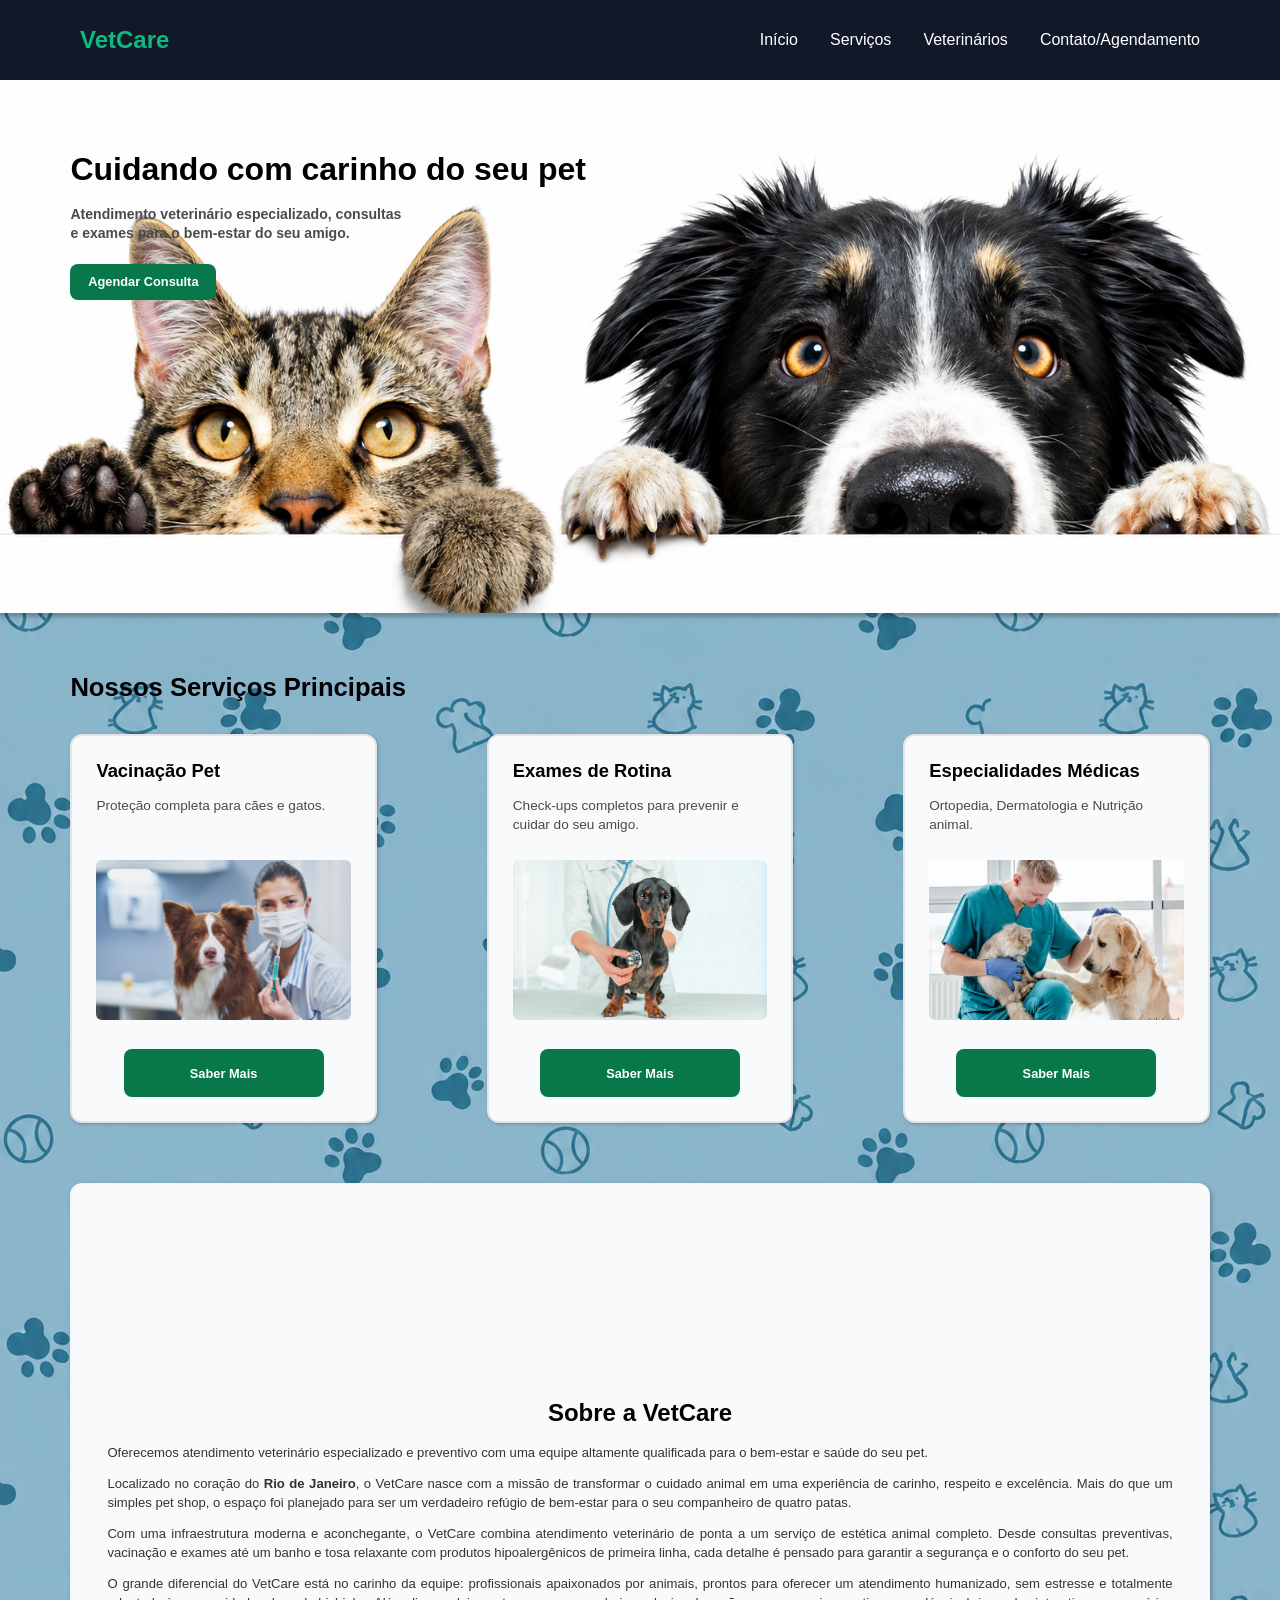
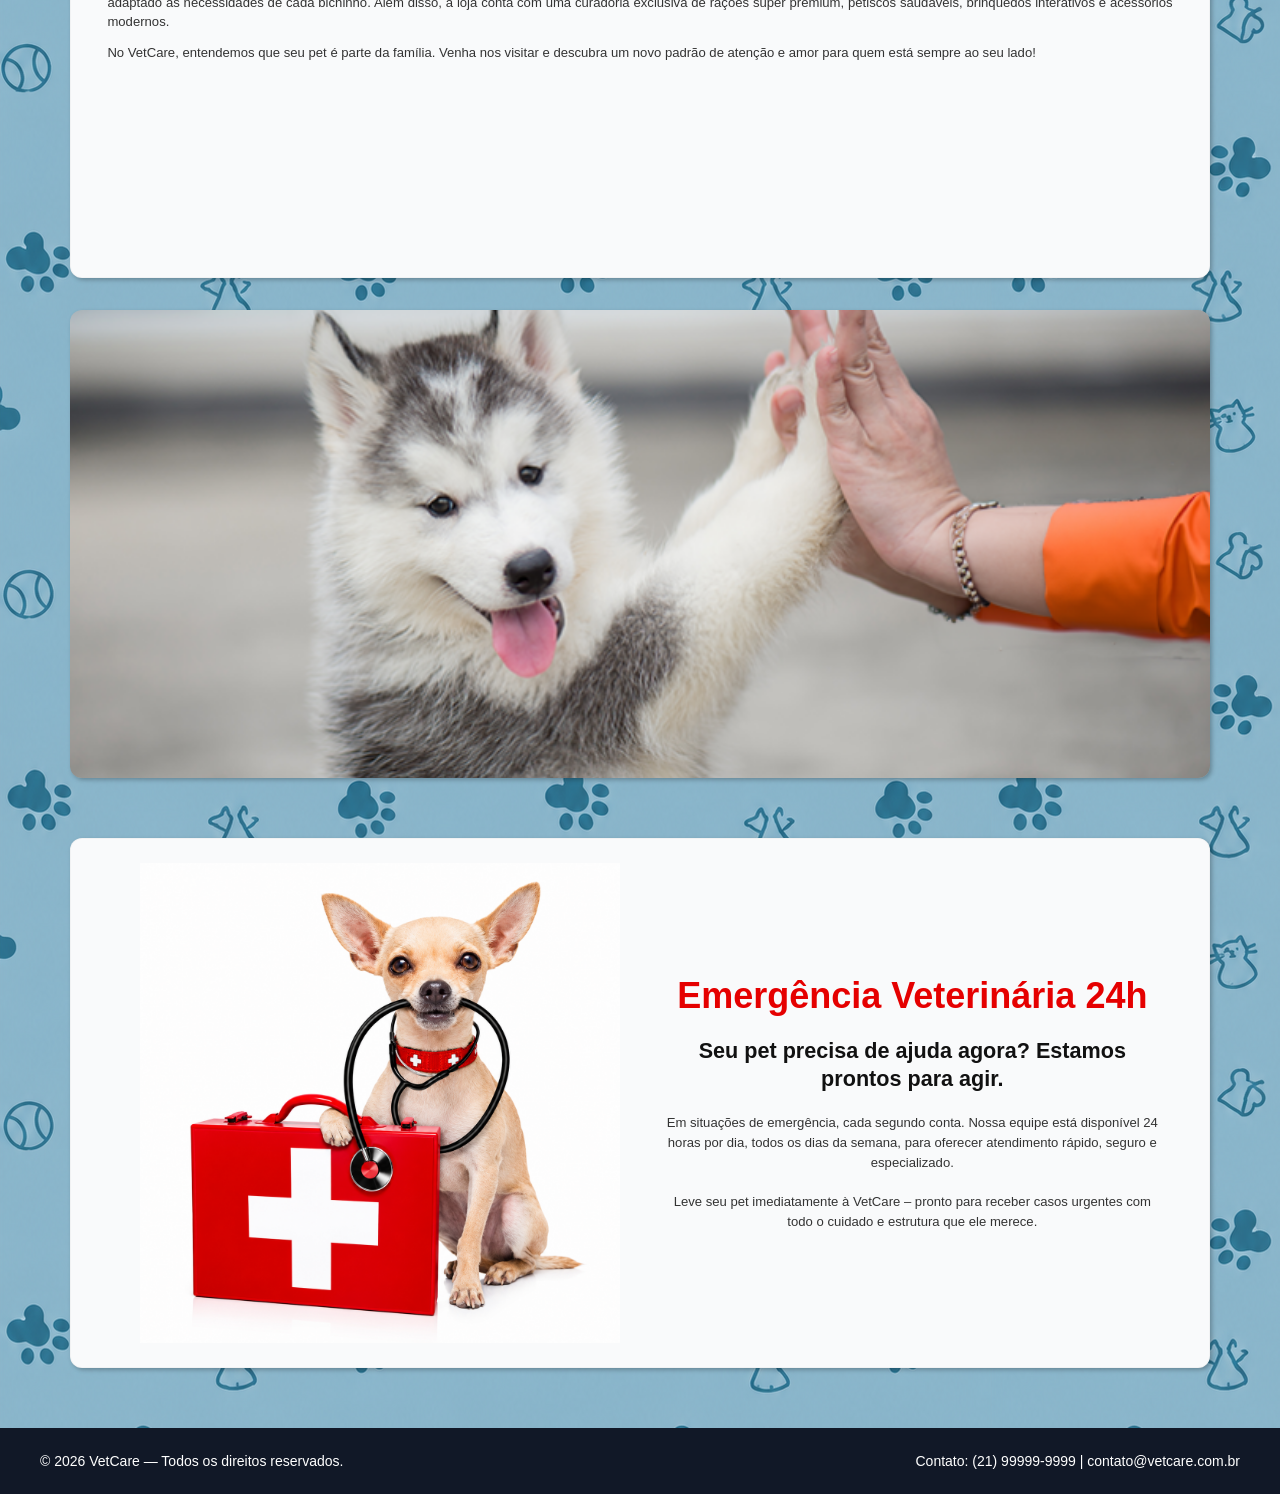
==== index.html @ 0ca35b29 "atualizações." ====
<!DOCTYPE html>
<html lang="pt-br">
<head>
    <meta charset="UTF-8">
    <meta name="viewport" content="width=device-width, initial-scale=1.0">
    <title>Clínica veterinária - VetCare</title>
    <link rel="shortcut icon" href="favicon/favicon.png" type="image/x-icon">
    <link rel="stylesheet" href="style/style.css">
    <link rel="stylesheet" href="style/index.css">
</head>
<body>
    <header class="header">
        <a href="#" class="logo">VetCare</a>

        <nav class="nav">
            <ul>
                <li><a href="index.html">Início</a></li>
                <li><a href="pages/servicos.html">Serviços</a></li>
                <li><a href="pages/veterinarios.html">Veterinários</a></li>
                <li><a href="pages/contatoAgendamento.html">Contato/Agendamento</a></li>
            </ul>
        </nav>
    </header>

    <section class="banner">
        <figure class="banner-image">
            <img src="imagens/banner.png" alt="Gato e cachorro apoiados em um balcão branco">
        </figure>

        <article class="banner-content">
            <h1>Cuidando com carinho do seu pet</h1>
            <p>Atendimento veterinário especializado, consultas <br> e exames para o bem-estar do seu amigo.</p>
            <a href="pages/contatoAgendamento.html" class="btn-primary">Agendar Consulta</a>
        </article>
    </section>

    <section class="services-section">
        <h2 class="services-title">Nossos Serviços Principais</h2>
  
  <ul class="services-list">
    <li class="service-card">
      <h3 class="service-card-title">Vacinação Pet</h3>
      <p class="service-card-desc">Proteção completa para cães e gatos.</p>
      <figure class="service-card-image">
        <img src="imagens/VacinacaoPet.jpg" alt="Vacinação Pet">
      </figure>
      <a href="pages/servicos.html" class="btn-card">Saber Mais</a>
    </li>

    <li class="service-card">
      <h3 class="service-card-title">Exames de Rotina</h3>
      <p class="service-card-desc">Check-ups completos para prevenir e cuidar do seu amigo.</p>
      <figure class="service-card-image">
        <img src="imagens/07.png" alt="Exames de Rotina">
      </figure>
      <a href="pages/servicos.html" class="btn-card">Saber Mais</a>
    </li>

    <li class="service-card">
      <h3 class="service-card-title">Especialidades Médicas</h3>
      <p class="service-card-desc">Ortopedia, Dermatologia e Nutrição animal.</p>
      <figure class="service-card-image">
        <img src="imagens/08.avif" alt="Especialidades Médicas">
      </figure>
      <a href="pages/servicos.html" class="btn-card">Saber Mais</a>
    </li>       
  </ul>
</section>

   <section class="about-section">
  <article class="about-card">
    <h2>Sobre a VetCare</h2>
    <p>
      Oferecemos atendimento veterinário especializado e preventivo com uma equipe altamente qualificada para o bem-estar e saúde do seu pet.
    </p>
    <p>
      Localizado no coração do <strong>Rio de Janeiro</strong>, o VetCare nasce com a missão de transformar o cuidado animal em uma experiência de carinho, respeito e excelência. Mais do que um simples pet shop, o espaço foi planejado para ser um verdadeiro refúgio de bem-estar para o seu companheiro de quatro patas.
    </p>
    <p>
      Com uma infraestrutura moderna e aconchegante, o VetCare combina atendimento veterinário de ponta a um serviço de estética animal completo. Desde consultas preventivas, vacinação e exames até um banho e tosa relaxante com produtos hipoalergênicos de primeira linha, cada detalhe é pensado para garantir a segurança e o conforto do seu pet.
    </p>
    <p>
      O grande diferencial do VetCare está no carinho da equipe: profissionais apaixonados por animais, prontos para oferecer um atendimento humanizado, sem estresse e totalmente adaptado às necessidades de cada bichinho. Além disso, a loja conta com uma curadoria exclusiva de rações super premium, petiscos saudáveis, brinquedos interativos e acessórios modernos.
    </p>
    <p>
      No VetCare, entendemos que seu pet é parte da família. Venha nos visitar e descubra um novo padrão de atenção e amor para quem está sempre ao seu lado!
    </p>
  </article>

  <figure class="about-image">
    <img src="imagens/06.png" alt="Filhote de Husky">
  </figure>
</section>

        <section class="emergency-section">
  <article class="emergency-card">
    <figure class="emergency-image">
      <img src="imagens/atendimento.png" alt="Cãozinho do Atendimento">
    </figure>

    <section class="emergency-content">
      <h2 class="emergency-title">Emergência Veterinária 24h</h2>
      <h3 class="emergency-subtitle">Seu pet precisa de ajuda agora? Estamos prontos para agir.</h3>
      
      <p class="emergency-desc">
        Em situações de emergência, cada segundo conta. Nossa equipe está disponível 24 horas por dia, todos os dias da semana, para oferecer atendimento rápido, seguro e especializado.
      </p>
      
      <p class="emergency-desc">
        Leve seu pet imediatamente à VetCare – pronto para receber casos urgentes com todo o cuidado e estrutura que ele merece.
      </p>
    </section>
  </article>
</section>

    

    <footer class="footer">
        <p class="footer-copy">© 2026 VetCare — Todos os direitos reservados.</p>
        <address class="footer-contact">
            Contato: <a href="tel:21999999999">(21) 99999-9999</a> | 
            <a href="mailto:contato@vetcare.com.br">contato@vetcare.com.br</a>
        </address>
    </footer>
</body>
</html>
---- style/style.css ----
* {
  margin: 0;
  padding: 0;
  box-sizing: border-box;
  font-family: sans-serif;
}


/*------------------------- daqui pra baixo é o Header -----------------------------*/


/* Header travado em 1440px de largura e 80px de altura conforme o Figma */
.header {
  background-color: #111827;
  width: 100%;
  max-width: 1440px;
  height: 80px;
  margin: 0 auto;
  padding: 0 80px; /* Padding de 80px exato para alinhar com o conteúdo do banner */
  display: flex;
  justify-content: space-between;
  align-items: center;
}

/* Estilo do Logo VetCare */
.logo {
  color: #10b981;
  font-size: 24px;
  font-weight: bold;
  text-decoration: none;
}

/* Navegação e lista */
.nav {
  display: flex;
  align-items: center;
}

.nav ul {
  display: flex;
  list-style: none;
  gap: 32px; /* Espaçamento de 32px entre os itens no Figma */
  align-items: center;
}

/* Estilo dos links */
.nav a {
  color: #ffffff;
  text-decoration: none;
  font-size: 16px;
  font-weight: 500;
  white-space: nowrap;
  transition: color 0.2s ease, text-decoration 0.2s ease;
}

/* Hover e estado ativo com sublinhado */
.nav a:hover,
.nav a.active {
  color: #10b981;
  text-decoration: underline;
  text-underline-offset: 6px;
}

/* RESPONSIVIDADE (Celulares e telas menores que 900px) */
@media (max-width: 900px) {
  .header {
    height: auto;
    flex-direction: column;
    gap: 16px;
    padding: 20px;
  }

  .nav ul {
    gap: 16px;
    flex-wrap: wrap;
    justify-content: center;
  }

  .nav a {
    font-size: 14px;
  }
}

/* ------------------------ Daqui pra baixo é o FOOTER ----------------------------- */

/* Configura o body para ocupar a altura total e empurrar o último item (footer)  e também a imagem de fundo*/
body {
  min-height: 100vh;
  display: flex;
  flex-direction: column;
  /* --- adiciona o fundo --- */
  background-color: #78a6c4; /* Cor azul de fundo (caso a imagem demore a carregar) */
  background-image: url('../imagens/background.png');
  background-repeat: repeat; /* Faz as patinhas se repetirem por toda a tela */
}

.footer {
  margin-top: auto; /* Faz o último elemento filho do body (o footer) ir lá para baixo */
  background-color: #111827;
  color: #ffffff;
  width: 100%;
  padding: 25px 40px;
  display: flex;
  justify-content: space-between;
  align-items: center;
  font-size: 14px;
}

.footer-copy {
  color: #ffffff; /* Cinza claro para o copyright */
}

.footer-contact {
  font-style: normal; /* Remove o itálico padrão da tag address */
  color: #ffffff;
}

.footer-contact a {
  color: #ffffff;
  text-decoration: none;
  transition: color 0.2s ease;
}

.footer-contact a:hover {
  color: #10b981;
  text-decoration: underline;
}

/* AJUSTE RESPONSIVO DO FOOTER */
@media (max-width: 900px) {
  .footer {
    flex-direction: column;
    gap: 12px;
    text-align: center;
    padding: 20px;
  }
}
---- style/index.css ----
* {
  margin: 0;
  padding: 0;
  box-sizing: border-box;
  font-family: sans-serif;
}

/* ===================================
   SECTION BANNER
   =================================== */

.banner {
  position: relative;
  z-index: 2; /* Garante que a sombra fique visível por cima das seções abaixo */
  width: 100%;
  max-width: 1440px;
  /* Proporção 1440 x 600 */
  aspect-ratio: 12 / 5;
  min-height: 320px;
  margin: 0 auto;
  overflow: visible; /* Permite a exibição da sombra projetada na borda inferior */
  display: flex;
  align-items: flex-start; /* Alinha o conteúdo no topo em vez do centro */
  padding-top: clamp(20px, 5.5vw, 80px); /* Garante os 80px do Figma na resolução cheia */
  background-color: #ffffff;
  
  /* Sombra exata do Figma (X:0, Y:4, Blur:4, Color: #000 25%) */
  box-shadow: 0px 4px 4px rgba(0, 0, 0, 0.25);
}

/* Imagem de fundo responsiva */
.banner-image {
  position: absolute;
  top: 0;
  left: 0;
  width: 100%;
  height: 100%;
  z-index: 1;
}

.banner-image img {
  width: 100%;
  height: 100%;
  object-fit: cover;
  object-position: right center;
}

/* Conteúdo sobreposto */
.banner-content {
  position: relative;
  z-index: 2;
  max-width: 45%;
  margin-left: clamp(20px, 5.5vw, 80px); /* Garante os 80px (X:80) do Figma */
  display: flex;
  flex-direction: column;
  gap: 1rem;
  align-items: flex-start;
  background: transparent;
}

.banner-content h1 {
  font-size: clamp(1.2rem, 2.5vw, 2.25rem);
  font-weight: 700;
  color: #000000;
  line-height: 1.2;
}

.banner-content p {
font-size: clamp(0.75rem, 1.1vw, 1rem);
font-weight: 600;
color: #4a4a4a;
line-height: 1.4;
}

/* Botão Verde */
.btn-primary {
  display: inline-block;
  padding: clamp(0.4rem, 0.8vw, 0.85rem) clamp(0.8rem, 1.4vw, 1.75rem);
  background-color: #08784b;
  color: #ffffff;
  text-decoration: none;
  font-size: clamp(0.75rem, 1vw, 0.95rem);
  font-weight: 600;
  border-radius: 8px;
  white-space: nowrap;
  transition: background-color 0.2s ease;
  margin-top: 0.25rem;
}

.btn-primary:hover {
  background-color: #065b38;
}

/* ===================================
   RESPONSIVIDADE (MEDIA QUERIES)
   =================================== */

/* Notebooks e Telas Médias */
@media (max-width: 1024px) {
  .banner-content {
    max-width: 42%;
    gap: 0.6rem;
  }
}

/* Tablets */
@media (max-width: 768px) {
  .banner {
    aspect-ratio: auto;
    min-height: 340px;
    padding-top: 24px;
  }

  .banner-content {
    max-width: 45%;
    margin-left: 4%;
    gap: 0.5rem;
  }
}

/* Celulares */
@media (max-width: 550px) {
  .banner {
    min-height: 260px;
    padding-top: 16px;
  }

  .banner-content {
    max-width: 48%;
    margin-left: 3%;
    gap: 0.35rem;
  }

  .btn-primary {
    border-radius: 4px;
  }
}

/* ===================================
   SEÇÃO NOSSOS SERVIÇOS PRINCIPAIS
   =================================== */

.services-section {
  width: 100%;
  max-width: 1440px;
  margin: 0 auto;
  padding: 60px clamp(20px, 5.5vw, 80px); /* Garante os 80px (X:80) das margens do Figma */
  box-sizing: border-box;
}

.services-title {
  font-size: clamp(1.4rem, 2vw, 1.85rem);
  font-weight: 700;
  color: #000000;
  margin-bottom: 32px;
}

/* Lista sem marcadores organizada em Grid de 3 Colunas */
.services-list {
  list-style: none;
  margin: 0;
  padding: 0;
  display: grid;
  grid-template-columns: repeat(3, 1fr);
  gap: 110px; /* Distância exata entre os cards conforme Figma (X: 80 -> 543 -> 1007) */
}

/* Card Padronizado (Dimensões do Figma: 353px x 389px) */
.service-card {
  background-color: #F9FAFB;
  border: 2px solid #E5E5E5;
  border-radius: 12px;
  padding: 24px;
  display: flex;
  flex-direction: column;
  justify-content: space-between;
  align-items: center; /* Centraliza o botão dentro do card */
  box-shadow: 1px 1px 3px rgba(0, 0, 0, 0.25);
  box-sizing: border-box;
  min-height: 389px;
}

.service-card-title {
  width: 100%;
  font-size: 1.15rem;
  font-weight: 700;
  color: #000000;
  margin-bottom: 6px;
  text-align: left;
}

.service-card-desc {
  width: 100%;
  font-size: 0.85rem;
  font-weight: 500;
  color: #4a4a4a;
  line-height: 1.35;
  margin-bottom: 16px;
  min-height: 38px;
  text-align: left;
}

.service-card-image {
  width: 100%;
  height: 160px;
  border-radius: 6px;
  overflow: hidden;
  margin: 0 0 20px 0;
}

.service-card-image img {
  width: 100%;
  height: 100%;
  object-fit: cover;
}

/* Botão "Saber Mais" idêntico ao .btn-primary do Banner (200px x 48px / border-radius: 8px) */
.btn-card {
  display: inline-flex;
  justify-content: center;
  align-items: center;
  width: 200px;
  height: 48px;
  background-color: #08784b;
  color: #ffffff;
  text-decoration: none;
  font-size: clamp(0.75rem, 1vw, 0.95rem);
  font-weight: 600;
  border-radius: 8px;
  white-space: nowrap;
  transition: background-color 0.2s ease;
  box-sizing: border-box;
}

.btn-card:hover {
  background-color: #065b38;
}

/* ===================================
   RESPONSIVIDADE (MEDIA QUERIES)
   =================================== */

@media (max-width: 1200px) {
  .services-list {
    gap: 2rem;
  }
}

@media (max-width: 900px) {
  .services-list {
    grid-template-columns: repeat(2, 1fr);
  }
}

@media (max-width: 600px) {
  .services-list {
    grid-template-columns: 1fr;
  }
  
  .service-card-desc {
    min-height: auto;
  }
}

/* ===================================
   SEÇÃO SOBRE A VETCARE
   =================================== */

.about-section {
  width: 100%;
  max-width: 1440px;
  margin: 0 auto;
  padding: 0 clamp(20px, 5.5vw, 80px) 60px clamp(20px, 5.5vw, 80px);
  display: flex;
  justify-content: space-between;
  gap: 32px;
  align-items: stretch;
  box-sizing: border-box;
}

.about-card {
  flex: 1 1 695px;
  max-width: 695px;
  background-color: #F9FAFB;
  border: 1px solid rgba(0, 0, 0, 0.03); /* Traçado interno de 1px com 3% de opacidade */
  border-radius: 12px;
  padding: 32px 36px;
  box-shadow: 2px 2px 4px rgba(0, 0, 0, 0.25); /* Sombra exata do Figma: X:2 Y:2 Blur:4 */
  box-sizing: border-box;
  display: flex;
  flex-direction: column;
  justify-content: center;
}

.about-card h2 {
  font-size: 1.5rem;
  font-weight: 700;
  color: #000000;
  margin-bottom: 16px;
  text-align: center;
}

.about-card p {
  font-size: 0.82rem;
  font-weight: 400;
  color: #333333;
  line-height: 1.45;
  margin-bottom: 12px;
  text-align: justify;
}

.about-card p:last-child {
  margin-bottom: 0;
}

.about-image {
  flex: 1 1 468px;
  max-width: 468px;
  min-height: 512px;
  margin: 0;
  border-radius: 12px;
  overflow: hidden;
  box-shadow: 2px 2px 4px rgba(0, 0, 0, 0.25); /* Sombra exata do Figma: X:2 Y:2 Blur:4 */
}

.about-image img {
  width: 100%;
  height: 100%;
  object-fit: cover;
  display: block;
}

/* ===================================
   RESPONSIVIDADE AJUSTADA
   =================================== */

@media (max-width: 1280px) {
  .about-section {
    flex-direction: column;
    align-items: center;
  }

  .about-card, 
  .about-image {
    max-width: 100%;
    width: 100%;
  }

  .about-image {
    min-height: 350px;
  }
}

/* ===================================
   SEÇÃO EMERGÊNCIA VETERINÁRIA 24H
   =================================== */

.emergency-section {
  width: 100%;
  max-width: 1440px;
  margin: 0 auto;
  padding: 0 clamp(20px, 5.5vw, 80px) 60px clamp(20px, 5.5vw, 80px);
  box-sizing: border-box;
}

.emergency-card {
  width: 100%;
  max-width: 1280px;
  margin: 0 auto;
  background-color: #F9FAFB;
  border: 1px solid rgba(0, 0, 0, 0.03);
  border-radius: 12px;
  display: flex;
  align-items: center;
  padding: 24px 48px;
  box-shadow: 2px 2px 4px rgba(0, 0, 0, 0.25);
  box-sizing: border-box;
  gap: 24px;
}

.emergency-image {
  flex: 0 0 50%;
  max-width: 580px;
  margin: 0;
  display: flex;
  justify-content: center;
  align-items: center;
}

.emergency-image img {
  width: 100%;
  height: auto;
  max-height: 480px;
  object-fit: contain;
  display: block;
}

.emergency-content {
  flex: 1;
  display: flex;
  flex-direction: column;
  justify-content: center;
  align-items: center;
  text-align: center;
  gap: 20px;
  padding: 10px 0;
}

.emergency-title {
  font-size: 2.25rem;
  font-weight: 700;
  color: #E50000;
  margin: 0;
  text-align: center;
  width: 100%;
}

.emergency-subtitle {
  font-size: 1.35rem;
  font-weight: 700;
  color: #111111;
  margin: 0;
  line-height: 1.3;
  text-align: center;
}

.emergency-desc {
  font-size: 0.82rem;
  font-weight: 400;
  color: #333333;
  line-height: 1.5;
  margin: 0;
  text-align: center;
}

/* ===================================
   RESPONSIVIDADE DA EMERGÊNCIA
   =================================== */

@media (max-width: 1024px) {
  .emergency-card {
    flex-direction: column;
    padding: 32px 24px;
  }

  .emergency-image {
    flex: 1 1 100%;
    max-width: 360px;
  }
}









/* Card Padronizado (Dimensões do Figma: 353px x 389px) */
.service-card {
  background-color: #F9FAFB;
  border: 2px solid #E5E5E5;
  border-radius: 12px;
  padding: 24px;
  display: flex;
  flex-direction: column;
  justify-content: space-between;
  align-items: center;
  box-shadow: 1px 1px 3px rgba(0, 0, 0, 0.25);
  box-sizing: border-box;
  min-height: 389px;
  
  /* Transição suave para a animação */
  transition: transform 0.3s ease, box-shadow 0.3s ease, border-color 0.3s ease;
}

/* --- EFEITO HOVER NOS CARDS --- */
.service-card:hover {
  transform: translateY(-8px); /* Eleva o card suavemente */
  box-shadow: 0px 12px 24px rgba(0, 0, 0, 0.15); /* Aumenta a profundidade da sombra */
  border-color: #08784b; /* Destaca a borda na cor principal da marca */
}

.service-card-image img {
  width: 100%;
  height: 100%;
  object-fit: cover;
  transition: transform 0.4s ease; /* Transição para o zoom da imagem */
}

/* Zoom suave na foto ao passar o mouse no card */
.service-card:hover .service-card-image img {
  transform: scale(1.06);
}
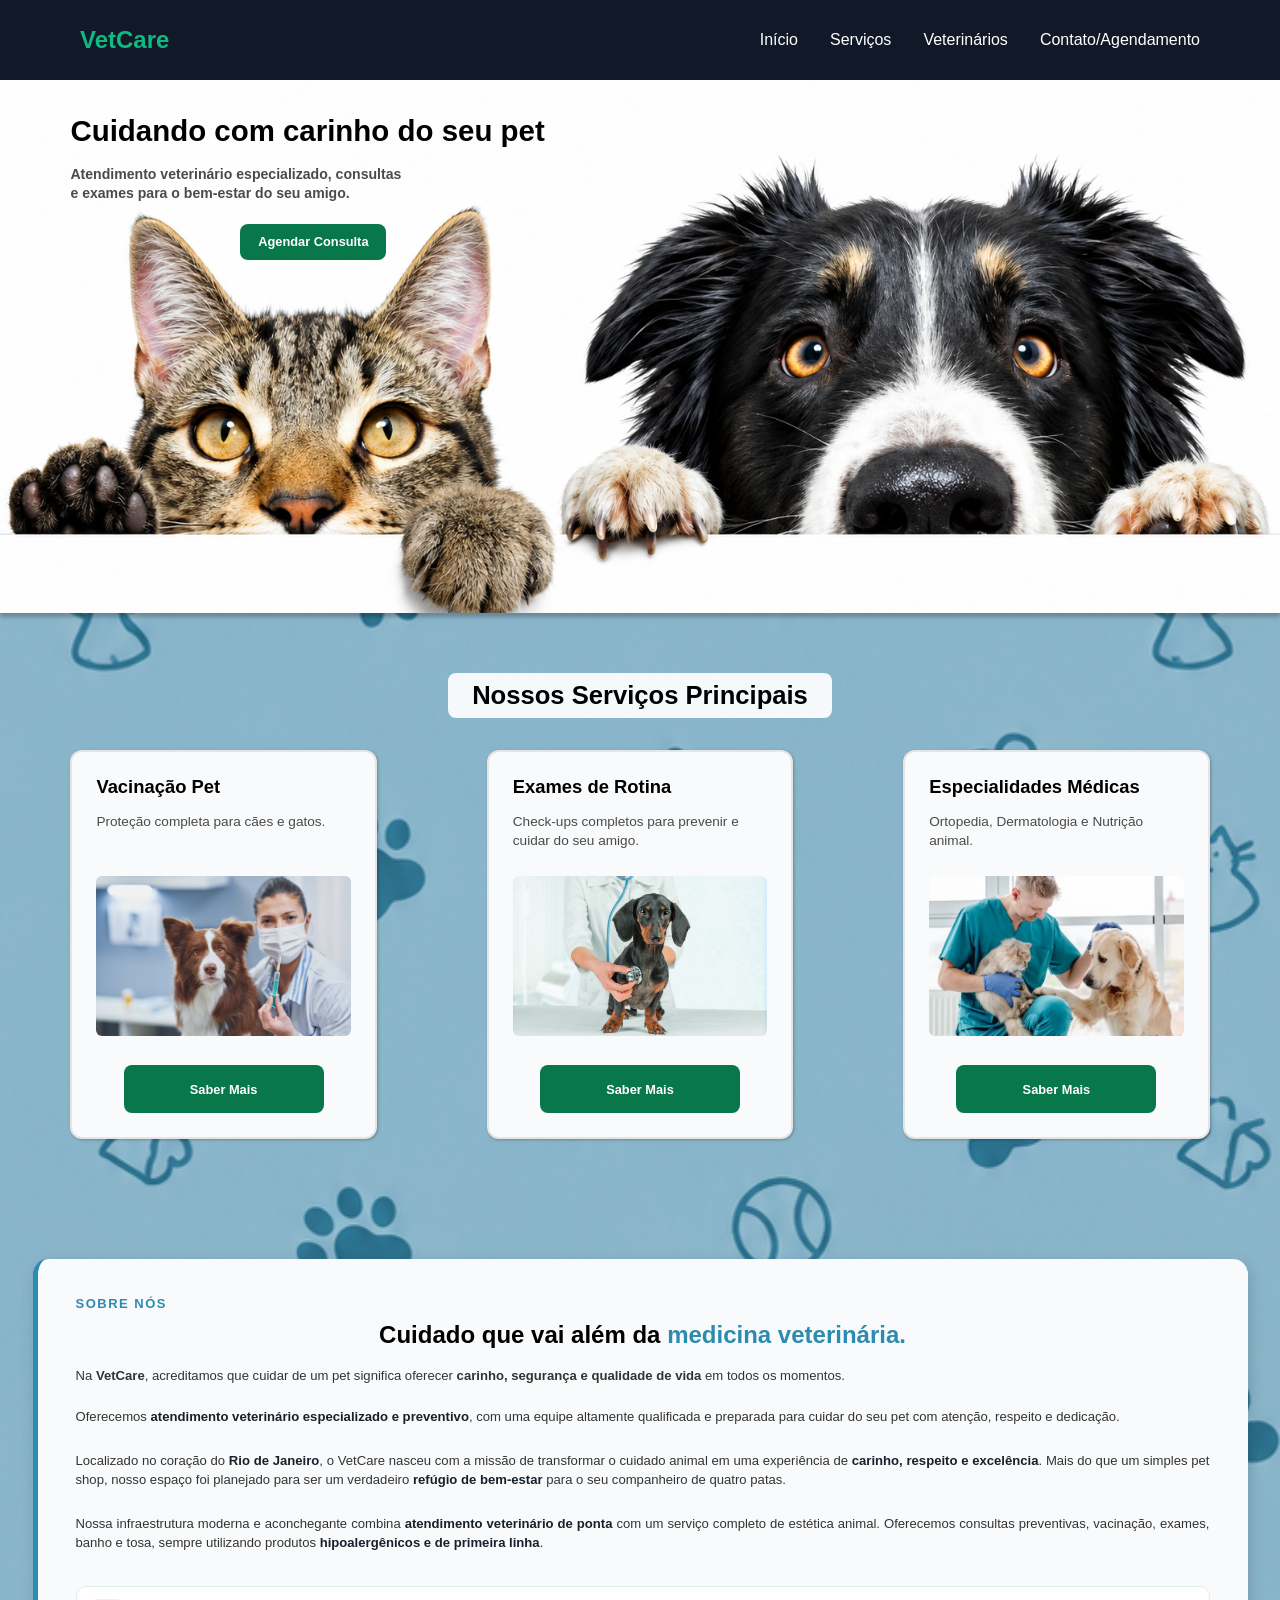
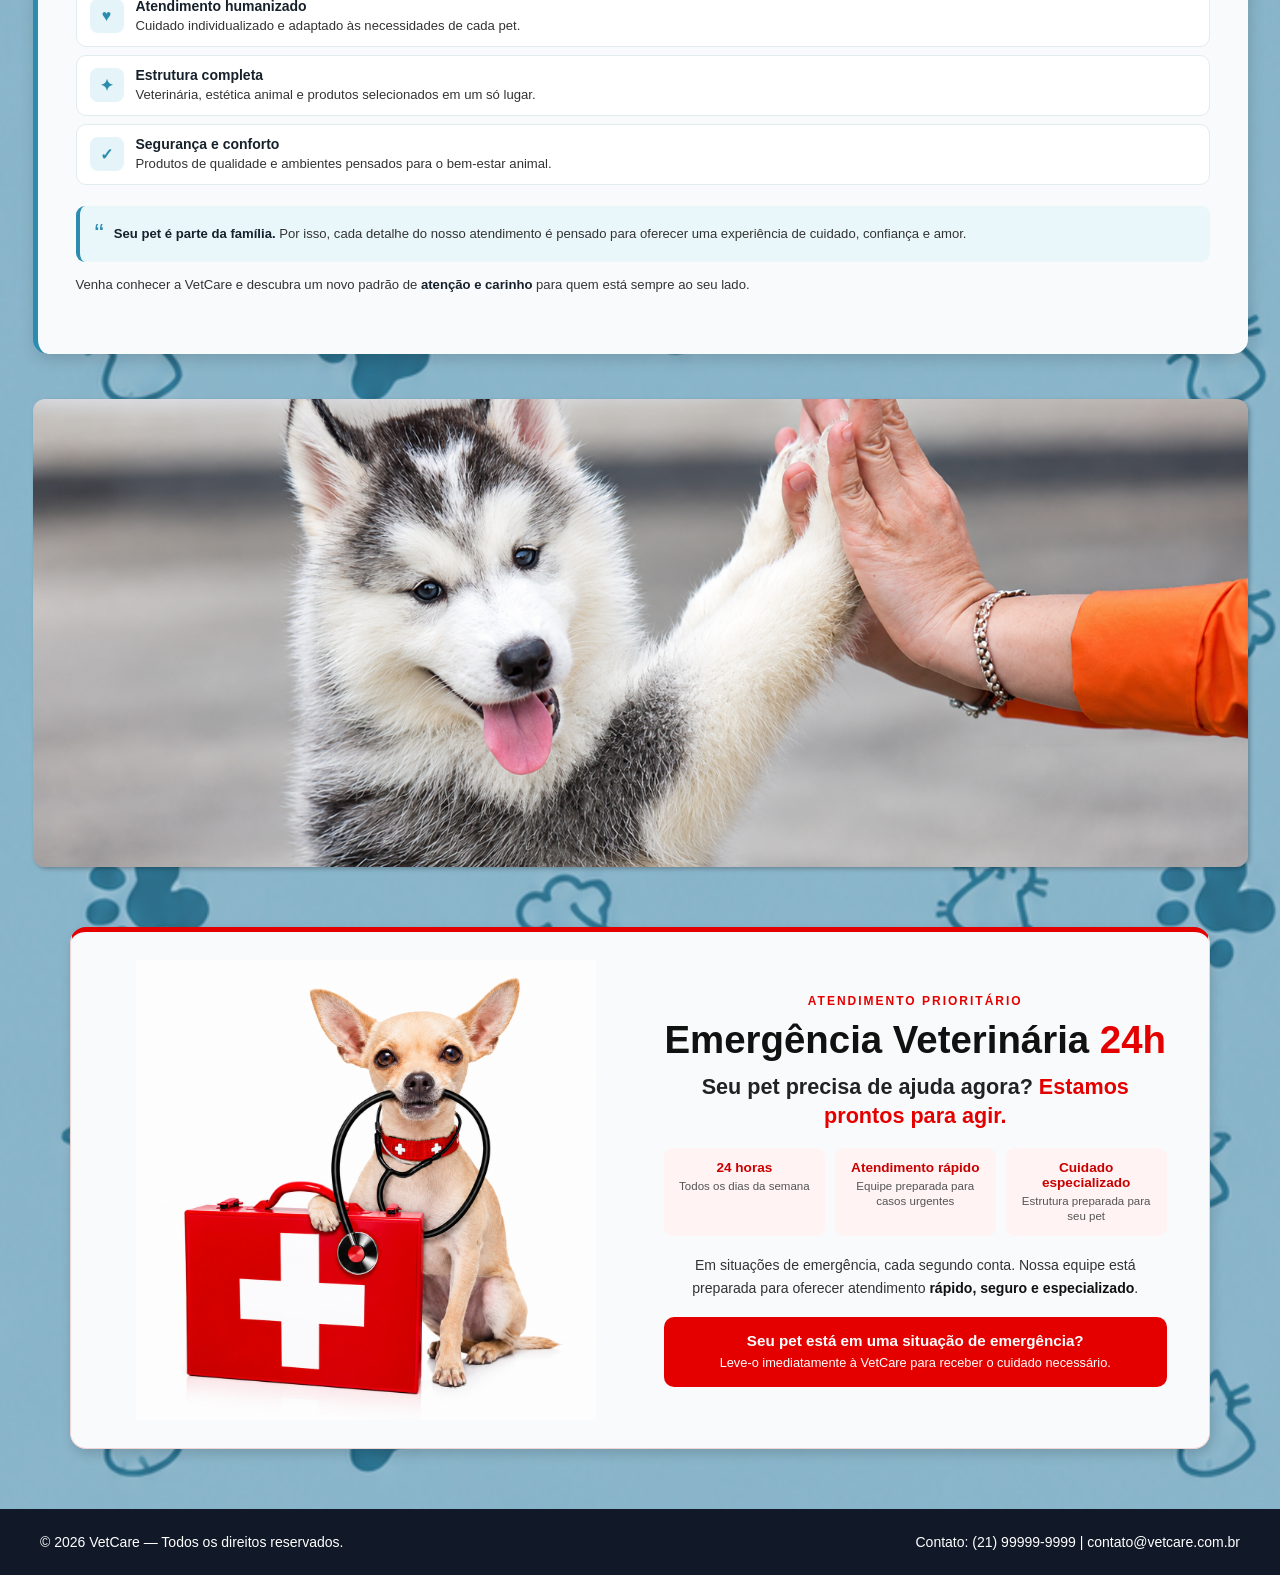
==== commit f88d5bef: "Correções solicitadas." ====
--- a/index.html
+++ b/index.html
@@ -12,6 +12,14 @@
     <header class="header">
         <a href="#" class="logo">VetCare</a>
 
+      <!-- Controle do Menu Hambúrguer -->
+        <input type="checkbox" id="menu-toggle" class="menu-toggle" />
+        <label for="menu-toggle" class="hamburger">
+          <span></span>
+          <span></span>
+          <span></span>
+        </label>
+
         <nav class="nav">
             <ul>
                 <li><a href="index.html">Início</a></li>
@@ -60,57 +68,199 @@
       <h3 class="service-card-title">Especialidades Médicas</h3>
       <p class="service-card-desc">Ortopedia, Dermatologia e Nutrição animal.</p>
       <figure class="service-card-image">
-        <img src="imagens/08.avif" alt="Especialidades Médicas">
+        <img src="imagens/especialidade.avif" alt="Especialidades Médicas">
       </figure>
       <a href="pages/servicos.html" class="btn-card">Saber Mais</a>
     </li>       
   </ul>
 </section>
 
-   <section class="about-section">
+<section class="about-section">
+
   <article class="about-card">
-    <h2>Sobre a VetCare</h2>
-    <p>
-      Oferecemos atendimento veterinário especializado e preventivo com uma equipe altamente qualificada para o bem-estar e saúde do seu pet.
-    </p>
-    <p>
-      Localizado no coração do <strong>Rio de Janeiro</strong>, o VetCare nasce com a missão de transformar o cuidado animal em uma experiência de carinho, respeito e excelência. Mais do que um simples pet shop, o espaço foi planejado para ser um verdadeiro refúgio de bem-estar para o seu companheiro de quatro patas.
-    </p>
-    <p>
-      Com uma infraestrutura moderna e aconchegante, o VetCare combina atendimento veterinário de ponta a um serviço de estética animal completo. Desde consultas preventivas, vacinação e exames até um banho e tosa relaxante com produtos hipoalergênicos de primeira linha, cada detalhe é pensado para garantir a segurança e o conforto do seu pet.
-    </p>
-    <p>
-      O grande diferencial do VetCare está no carinho da equipe: profissionais apaixonados por animais, prontos para oferecer um atendimento humanizado, sem estresse e totalmente adaptado às necessidades de cada bichinho. Além disso, a loja conta com uma curadoria exclusiva de rações super premium, petiscos saudáveis, brinquedos interativos e acessórios modernos.
-    </p>
-    <p>
-      No VetCare, entendemos que seu pet é parte da família. Venha nos visitar e descubra um novo padrão de atenção e amor para quem está sempre ao seu lado!
-    </p>
+
+    <header class="about-header">
+      <span class="about-label">SOBRE NÓS</span>
+
+      <h2>
+        Cuidado que vai além da
+        <span>medicina veterinária.</span>
+      </h2>
+
+      <p class="about-intro">
+        Na <strong>VetCare</strong>, acreditamos que cuidar de um pet
+        significa oferecer <strong>carinho, segurança e qualidade de vida</strong>
+        em todos os momentos.
+      </p>
+    </header>
+
+
+    <section class="about-content">
+
+      <p>
+        Oferecemos
+        <strong>atendimento veterinário especializado e preventivo</strong>,
+        com uma equipe altamente qualificada e preparada para cuidar do seu pet
+        com atenção, respeito e dedicação.
+      </p>
+
+      <p>
+        Localizado no coração do <strong>Rio de Janeiro</strong>, o VetCare nasceu
+        com a missão de transformar o cuidado animal em uma experiência de
+        <strong>carinho, respeito e excelência</strong>. Mais do que um simples
+        pet shop, nosso espaço foi planejado para ser um verdadeiro
+        <strong>refúgio de bem-estar</strong> para o seu companheiro de quatro patas.
+      </p>
+
+      <p>
+        Nossa infraestrutura moderna e aconchegante combina
+        <strong>atendimento veterinário de ponta</strong> com um serviço completo
+        de estética animal. Oferecemos consultas preventivas, vacinação,
+        exames, banho e tosa, sempre utilizando produtos
+        <strong>hipoalergênicos e de primeira linha</strong>.
+      </p>
+
+
+      <section class="about-features" aria-label="Diferenciais da VetCare">
+
+        <article class="about-feature">
+
+          <span class="feature-icon" aria-hidden="true">♥</span>
+
+          <section>
+            <h3>Atendimento humanizado</h3>
+
+            <p>
+              Cuidado individualizado e adaptado às necessidades de cada pet.
+            </p>
+          </section>
+
+        </article>
+
+
+        <article class="about-feature">
+
+          <span class="feature-icon" aria-hidden="true">✦</span>
+
+          <section>
+            <h3>Estrutura completa</h3>
+
+            <p>
+              Veterinária, estética animal e produtos selecionados em um só lugar.
+            </p>
+          </section>
+
+        </article>
+
+
+        <article class="about-feature">
+
+          <span class="feature-icon" aria-hidden="true">✓</span>
+
+          <section>
+            <h3>Segurança e conforto</h3>
+
+            <p>
+              Produtos de qualidade e ambientes pensados para o bem-estar animal.
+            </p>
+          </section>
+
+        </article>
+
+      </section>
+
+
+      <aside class="about-highlight">
+
+        <span class="highlight-icon" aria-hidden="true">“</span>
+
+        <p>
+          <strong>Seu pet é parte da família.</strong>
+          Por isso, cada detalhe do nosso atendimento é pensado para oferecer
+          uma experiência de cuidado, confiança e amor.
+        </p>
+
+      </aside>
+
+
+      <footer class="about-final">
+
+        <p>
+          Venha conhecer a VetCare e descubra um novo padrão de
+          <strong>atenção e carinho</strong> para quem está sempre ao seu lado.
+        </p>
+
+      </footer>
+
+    </section>
+
   </article>
 
+
   <figure class="about-image">
-    <img src="imagens/06.png" alt="Filhote de Husky">
+
+    <img
+      src="imagens/husky.png"
+      alt="Filhote de Husky recebendo carinho durante atendimento veterinário"
+    >
   </figure>
+
 </section>
 
-        <section class="emergency-section">
+<section class="emergency-section">
+
   <article class="emergency-card">
+
     <figure class="emergency-image">
-      <img src="imagens/atendimento.png" alt="Cãozinho do Atendimento">
+      <img src="imagens/atendimento.png" alt="Cãozinho representando atendimento veterinário de emergência">
     </figure>
 
     <section class="emergency-content">
-      <h2 class="emergency-title">Emergência Veterinária 24h</h2>
-      <h3 class="emergency-subtitle">Seu pet precisa de ajuda agora? Estamos prontos para agir.</h3>
-      
+
+      <header class="emergency-header">
+        <span class="emergency-label">ATENDIMENTO PRIORITÁRIO</span>
+
+        <h2 class="emergency-title">
+          Emergência Veterinária <span>24h</span>
+        </h2>
+
+        <h3 class="emergency-subtitle">
+          Seu pet precisa de ajuda agora?
+          <strong>Estamos prontos para agir.</strong>
+        </h3>
+      </header>
+
+      <ul class="emergency-info">
+        <li>
+          <strong>24 horas</strong>
+          <span>Todos os dias da semana</span>
+        </li>
+
+        <li>
+          <strong>Atendimento rápido</strong>
+          <span>Equipe preparada para casos urgentes</span>
+        </li>
+
+        <li>
+          <strong>Cuidado especializado</strong>
+          <span>Estrutura preparada para seu pet</span>
+        </li>
+      </ul>
+
       <p class="emergency-desc">
-        Em situações de emergência, cada segundo conta. Nossa equipe está disponível 24 horas por dia, todos os dias da semana, para oferecer atendimento rápido, seguro e especializado.
-      </p>
-      
-      <p class="emergency-desc">
-        Leve seu pet imediatamente à VetCare – pronto para receber casos urgentes com todo o cuidado e estrutura que ele merece.
-      </p>
+        Em situações de emergência, cada segundo conta. Nossa equipe está
+        preparada para oferecer atendimento <strong>rápido, seguro e especializado</strong>.
+      </p>
+
+      <aside class="emergency-alert">
+        <strong>Seu pet está em uma situação de emergência?</strong>
+        <span>Leve-o imediatamente à VetCare para receber o cuidado necessário.</span>
+      </aside>
+
     </section>
+
   </article>
+
 </section>
 
     
--- a/style/style.css
+++ b/style/style.css
@@ -5,21 +5,20 @@
   font-family: sans-serif;
 }
 
+/*------------------------- HEADER -----------------------------*/
 
-/*------------------------- daqui pra baixo é o Header -----------------------------*/
-
-
-/* Header travado em 1440px de largura e 80px de altura conforme o Figma */
+/* Header principal */
 .header {
   background-color: #111827;
   width: 100%;
   max-width: 1440px;
   height: 80px;
   margin: 0 auto;
-  padding: 0 80px; /* Padding de 80px exato para alinhar com o conteúdo do banner */
+  padding: 0 80px;
   display: flex;
   justify-content: space-between;
   align-items: center;
+  position: relative;
 }
 
 /* Estilo do Logo VetCare */
@@ -30,7 +29,7 @@
   text-decoration: none;
 }
 
-/* Navegação e lista */
+/* Navegação Desktop */
 .nav {
   display: flex;
   align-items: center;
@@ -39,11 +38,10 @@
 .nav ul {
   display: flex;
   list-style: none;
-  gap: 32px; /* Espaçamento de 32px entre os itens no Figma */
+  gap: 32px;
   align-items: center;
 }
 
-/* Estilo dos links */
 .nav a {
   color: #ffffff;
   text-decoration: none;
@@ -53,7 +51,7 @@
   transition: color 0.2s ease, text-decoration 0.2s ease;
 }
 
-/* Hover e estado ativo com sublinhado */
+/* Hover e estado ativo */
 .nav a:hover,
 .nav a.active {
   color: #10b981;
@@ -61,23 +59,79 @@
   text-underline-offset: 6px;
 }
 
-/* RESPONSIVIDADE (Celulares e telas menores que 900px) */
+/* Oculta os elementos do hambúrguer no Desktop */
+.menu-toggle,
+.hamburger {
+  display: none;
+}
+
+/*------------------- RESPONSIVIDADE (MOBILE) -------------------*/
 @media (max-width: 900px) {
   .header {
-    height: auto;
+    height: 70px;
+    padding: 0 24px;
+  }
+
+  /* Exibe o botão do menu hambúrguer */
+  .hamburger {
+    display: flex;
     flex-direction: column;
-    gap: 16px;
-    padding: 20px;
+    justify-content: space-between;
+    width: 28px;
+    height: 20px;
+    cursor: pointer;
+    z-index: 1001;
+  }
+
+  .hamburger span {
+    display: block;
+    height: 3px;
+    width: 100%;
+    background-color: #ffffff;
+    border-radius: 2px;
+    transition: all 0.3s ease;
+  }
+
+  /* Menu Escondido por padrão no Mobile */
+  .nav {
+    display: none;
+    position: absolute;
+    top: 70px;
+    left: 0;
+    width: 100%;
+    background-color: #111827;
+    padding: 24px 0;
+    box-shadow: 0 10px 15px -3px rgba(0, 0, 0, 0.5);
+    z-index: 1000;
   }
 
   .nav ul {
-    gap: 16px;
-    flex-wrap: wrap;
-    justify-content: center;
+    flex-direction: column;
+    gap: 20px;
+    width: 100%;
+    align-items: center;
   }
 
   .nav a {
-    font-size: 14px;
+    font-size: 16px;
+  }
+
+  /* Exibe o menu ao clicar no ícone */
+  .menu-toggle:checked ~ .nav {
+    display: flex;
+  }
+
+  /* Animação do Ícone para "X" quando o menu estiver aberto */
+  .menu-toggle:checked + .hamburger span:nth-child(1) {
+    transform: translateY(8.5px) rotate(45deg);
+  }
+
+  .menu-toggle:checked + .hamburger span:nth-child(2) {
+    opacity: 0;
+  }
+
+  .menu-toggle:checked + .hamburger span:nth-child(3) {
+    transform: translateY(-8.5px) rotate(-45deg);
   }
 }
 
@@ -91,7 +145,9 @@
   /* --- adiciona o fundo --- */
   background-color: #78a6c4; /* Cor azul de fundo (caso a imagem demore a carregar) */
   background-image: url('../imagens/background.png');
-  background-repeat: repeat; /* Faz as patinhas se repetirem por toda a tela */
+  background-repeat: no-repeat; /* Impede a repetição */
+  background-size: cover;       /* Faz a imagem esticar para cobrir toda a tela */
+  background-position: center;  /* Centraliza a imagem */
 }
 
 .footer {
--- a/style/index.css
+++ b/style/index.css
@@ -6,25 +6,22 @@
 }
 
 /* ===================================
-   SECTION BANNER
+   SECTION BANNER (Ajustado e Responsivo)
    =================================== */
 
 .banner {
   position: relative;
-  z-index: 2; /* Garante que a sombra fique visível por cima das seções abaixo */
+  z-index: 2;
   width: 100%;
   max-width: 1440px;
-  /* Proporção 1440 x 600 */
   aspect-ratio: 12 / 5;
   min-height: 320px;
   margin: 0 auto;
-  overflow: visible; /* Permite a exibição da sombra projetada na borda inferior */
-  display: flex;
-  align-items: flex-start; /* Alinha o conteúdo no topo em vez do centro */
-  padding-top: clamp(20px, 5.5vw, 80px); /* Garante os 80px do Figma na resolução cheia */
+  overflow: visible;
+  display: flex;
+  align-items: flex-start;
+  padding-top: clamp(20px, 5.5vw, 80px);
   background-color: #ffffff;
-  
-  /* Sombra exata do Figma (X:0, Y:4, Blur:4, Color: #000 25%) */
   box-shadow: 0px 4px 4px rgba(0, 0, 0, 0.25);
 }
 
@@ -48,9 +45,10 @@
 /* Conteúdo sobreposto */
 .banner-content {
   position: relative;
+  top: -8%;
   z-index: 2;
-  max-width: 45%;
-  margin-left: clamp(20px, 5.5vw, 80px); /* Garante os 80px (X:80) do Figma */
+  max-width: 40%;
+  margin-left: clamp(20px, 5.5vw, 80px);
   display: flex;
   flex-direction: column;
   gap: 1rem;
@@ -59,17 +57,17 @@
 }
 
 .banner-content h1 {
-  font-size: clamp(1.2rem, 2.5vw, 2.25rem);
+  font-size: clamp(1.1rem, 2.3vw, 2.25rem);
   font-weight: 700;
   color: #000000;
   line-height: 1.2;
 }
 
 .banner-content p {
-font-size: clamp(0.75rem, 1.1vw, 1rem);
-font-weight: 600;
-color: #4a4a4a;
-line-height: 1.4;
+  font-size: clamp(0.75rem, 1.1vw, 1rem);
+  font-weight: 600;
+  color: #4a4a4a;
+  line-height: 1.4;
 }
 
 /* Botão Verde */
@@ -85,25 +83,23 @@
   white-space: nowrap;
   transition: background-color 0.2s ease;
   margin-top: 0.25rem;
+  margin-left: 170px;
 }
 
 .btn-primary:hover {
   background-color: #065b38;
 }
 
-/* ===================================
-   RESPONSIVIDADE (MEDIA QUERIES)
-   =================================== */
-
-/* Notebooks e Telas Médias */
+/* Responsividade do Banner */
 @media (max-width: 1024px) {
   .banner-content {
+    top: -4%;
     max-width: 42%;
     gap: 0.6rem;
   }
 }
 
-/* Tablets */
+/* Ajuste Mobile: Caixa branca para destacar o texto */
 @media (max-width: 768px) {
   .banner {
     aspect-ratio: auto;
@@ -112,27 +108,43 @@
   }
 
   .banner-content {
-    max-width: 45%;
-    margin-left: 4%;
-    gap: 0.5rem;
-  }
-}
-
-/* Celulares */
+    top: 0;
+    max-width: 80%;
+    margin-left: 16px;
+    padding: 16px 20px;
+    background: rgba(255, 255, 255, 0.92); /* Caixa branca translúcida */
+    backdrop-filter: blur(4px);            /* Efeito desfoque moderno */
+    border-radius: 12px;                  /* Cantos arredondados */
+    box-shadow: 0px 4px 12px rgba(0, 0, 0, 0.15); /* Sombra para destacar */
+    gap: 0.8rem;
+  }
+
+  /* Zera a margem de 170px para manter o botão dentro da caixa branca */
+  .btn-primary {
+    margin-left: 0 !important;
+    align-self: flex-start;
+  }
+}
+
 @media (max-width: 550px) {
   .banner {
-    min-height: 260px;
+    min-height: 280px;
     padding-top: 16px;
   }
 
   .banner-content {
-    max-width: 48%;
-    margin-left: 3%;
-    gap: 0.35rem;
+    top: 0;
+    max-width: 85%;
+    margin-left: 12px;
+    padding: 14px 16px;
+    gap: 0.6rem;
   }
 
   .btn-primary {
-    border-radius: 4px;
+    margin-left: 0 !important;
+    border-radius: 6px;
+    padding: 0.5rem 1rem;
+    font-size: 0.8rem;
   }
 }
 
@@ -144,7 +156,7 @@
   width: 100%;
   max-width: 1440px;
   margin: 0 auto;
-  padding: 60px clamp(20px, 5.5vw, 80px); /* Garante os 80px (X:80) das margens do Figma */
+  padding: 60px clamp(20px, 5.5vw, 80px);
   box-sizing: border-box;
 }
 
@@ -153,19 +165,27 @@
   font-weight: 700;
   color: #000000;
   margin-bottom: 32px;
-}
-
-/* Lista sem marcadores organizada em Grid de 3 Colunas */
+  text-align: center;
+  background: rgba(255, 255, 255, 0.92); /* Caixa branca translúcida */
+  /* Faz o background ajustar ao tamanho exato do texto */
+  width: fit-content;
+  display: block;
+  margin: 0 auto 32px auto; /* Centraliza a caixa e aplica o espaçamento inferior */
+  
+  /* Espaçamento interno para o texto não colar nas bordas da caixa */
+  padding: 8px 24px;
+  border-radius: 8px; /* Opcional: arredonda levemente os cantos */
+}
+
 .services-list {
   list-style: none;
   margin: 0;
   padding: 0;
   display: grid;
   grid-template-columns: repeat(3, 1fr);
-  gap: 110px; /* Distância exata entre os cards conforme Figma (X: 80 -> 543 -> 1007) */
-}
-
-/* Card Padronizado (Dimensões do Figma: 353px x 389px) */
+  gap: 110px;
+}
+
 .service-card {
   background-color: #F9FAFB;
   border: 2px solid #E5E5E5;
@@ -174,10 +194,17 @@
   display: flex;
   flex-direction: column;
   justify-content: space-between;
-  align-items: center; /* Centraliza o botão dentro do card */
+  align-items: center;
   box-shadow: 1px 1px 3px rgba(0, 0, 0, 0.25);
   box-sizing: border-box;
   min-height: 389px;
+  transition: transform 0.3s ease, box-shadow 0.3s ease, border-color 0.3s ease;
+}
+
+.service-card:hover {
+  transform: translateY(-8px);
+  box-shadow: 0px 12px 24px rgba(0, 0, 0, 0.15);
+  border-color: #08784b;
 }
 
 .service-card-title {
@@ -212,9 +239,13 @@
   width: 100%;
   height: 100%;
   object-fit: cover;
-}
-
-/* Botão "Saber Mais" idêntico ao .btn-primary do Banner (200px x 48px / border-radius: 8px) */
+  transition: transform 0.4s ease;
+}
+
+.service-card:hover .service-card-image img {
+  transform: scale(1.06);
+}
+
 .btn-card {
   display: inline-flex;
   justify-content: center;
@@ -236,10 +267,6 @@
   background-color: #065b38;
 }
 
-/* ===================================
-   RESPONSIVIDADE (MEDIA QUERIES)
-   =================================== */
-
 @media (max-width: 1200px) {
   .services-list {
     gap: 2rem;
@@ -270,26 +297,199 @@
   width: 100%;
   max-width: 1440px;
   margin: 0 auto;
-  padding: 0 clamp(20px, 5.5vw, 80px) 60px clamp(20px, 5.5vw, 80px);
-  display: flex;
-  justify-content: space-between;
-  gap: 32px;
+  padding: 60px clamp(20px, 5.5vw, 80px);
+  box-sizing: border-box;
+  display: flex;
+  gap: 45px;
   align-items: stretch;
-  box-sizing: border-box;
+}
+
+.about-section {
+  max-width: 1215px;
+  margin: 0 auto;
+  padding: 60px 0;
+  display: flex;
+  gap: 45px;
+  align-items: stretch;
 }
 
 .about-card {
   flex: 1 1 695px;
   max-width: 695px;
-  background-color: #F9FAFB;
-  border: 1px solid rgba(0, 0, 0, 0.03); /* Traçado interno de 1px com 3% de opacidade */
-  border-radius: 12px;
-  padding: 32px 36px;
-  box-shadow: 2px 2px 4px rgba(0, 0, 0, 0.25); /* Sombra exata do Figma: X:2 Y:2 Blur:4 */
+  padding: 35px 38px;
   box-sizing: border-box;
+  background: #F9FAFB !important;
+  border-radius: 15px;
+  border-left: 5px solid #2B8CAF;
+  box-shadow: 2px 5px 15px rgba(0,0,0,.15);
+  color: #222;
+}
+
+.about-header {
+  margin-bottom: 22px;
+}
+
+.about-label {
+  color: #2B8CAF;
+  font-size: 13px;
+  font-weight: bold;
+  letter-spacing: 1.5px;
+}
+
+.about-header h2 {
+  margin: 8px 0 15px;
+  font-size: 28px;
+  line-height: 1.25;
+  color: #17212B;
+}
+
+.about-header h2 span {
+  color: #2B8CAF;
+}
+
+.about-intro,
+.about-content > p {
+  margin: 0;
+  color: #333;
+  font-size: 14px;
+  line-height: 1.6;
+}
+
+.about-content {
   display: flex;
   flex-direction: column;
-  justify-content: center;
+  gap: 13px;
+}
+
+.about-content strong {
+  color: #17212B;
+}
+
+.about-features {
+  display: flex;
+  flex-direction: column;
+  gap: 8px;
+  margin: 8px 0;
+}
+
+.about-feature {
+  display: flex;
+  align-items: center;
+  gap: 12px;
+  padding: 11px 13px;
+  background: #fff;
+  border: 1px solid #E1ECEF;
+  border-radius: 10px;
+}
+
+.about-feature section {
+  margin: 0;
+}
+
+.feature-icon {
+  min-width: 34px;
+  height: 34px;
+  display: grid;
+  place-items: center;
+  background: #E4F4F8;
+  color: #2B8CAF;
+  border-radius: 8px;
+  font-weight: bold;
+}
+
+.about-feature h3 {
+  margin: 0 0 2px;
+  font-size: 14px;
+  color: #17212B;
+}
+
+.about-feature p {
+  margin: 0;
+  font-size: 12px;
+  line-height: 1.4;
+  color: #555;
+}
+
+.about-highlight {
+  display: flex;
+  align-items: center;
+  gap: 10px;
+  padding: 12px 15px;
+  background: #EAF7FA;
+  border-left: 4px solid #2B8CAF;
+  border-radius: 9px;
+}
+
+.about-highlight p {
+  margin: 0;
+  font-size: 13px;
+  line-height: 1.5;
+  color: #333;
+}
+
+.highlight-icon {
+  font-size: 28px;
+  color: #2B8CAF;
+}
+
+.about-final {
+  margin: 0;
+}
+
+.about-final p {
+  margin: 0;
+  font-size: 13px;
+  line-height: 1.5;
+  color: #444;
+}
+
+.about-image {
+  flex: 1 1 465px;
+  margin: 0;
+  min-height: 100%;
+  border-radius: 15px;
+  overflow: hidden;
+  box-shadow: 2px 5px 15px rgba(0,0,0,.15);
+}
+
+.about-image img {
+  width: 100%;
+  height: 100%;
+  display: block;
+  object-fit: cover;
+}
+
+@media (max-width: 900px) {
+  .about-section {
+    flex-direction: column;
+    padding: 40px 25px;
+  }
+
+  .about-card {
+    max-width: 100%;
+  }
+
+  .about-image {
+    height: 400px;
+  }
+}
+
+@media (max-width: 600px) {
+  .about-section {
+    padding: 30px 18px;
+  }
+
+  .about-card {
+    padding: 28px 24px;
+  }
+
+  .about-header h2 {
+    font-size: 24px;
+  }
+
+  .about-image {
+    height: 350px;
+  }
 }
 
 .about-card h2 {
@@ -320,7 +520,7 @@
   margin: 0;
   border-radius: 12px;
   overflow: hidden;
-  box-shadow: 2px 2px 4px rgba(0, 0, 0, 0.25); /* Sombra exata do Figma: X:2 Y:2 Blur:4 */
+  box-shadow: 2px 2px 4px rgba(0, 0, 0, 0.25);
 }
 
 .about-image img {
@@ -329,10 +529,6 @@
   object-fit: cover;
   display: block;
 }
-
-/* ===================================
-   RESPONSIVIDADE AJUSTADA
-   =================================== */
 
 @media (max-width: 1280px) {
   .about-section {
@@ -359,137 +555,178 @@
   width: 100%;
   max-width: 1440px;
   margin: 0 auto;
-  padding: 0 clamp(20px, 5.5vw, 80px) 60px clamp(20px, 5.5vw, 80px);
+  padding: 0 clamp(20px, 5.5vw, 80px) 60px;
   box-sizing: border-box;
 }
 
 .emergency-card {
   width: 100%;
-  max-width: 1280px;
-  margin: 0 auto;
-  background-color: #F9FAFB;
-  border: 1px solid rgba(0, 0, 0, 0.03);
-  border-radius: 12px;
+  margin: 0;
+  padding: 28px 42px;
+  box-sizing: border-box;
   display: flex;
   align-items: center;
-  padding: 24px 48px;
-  box-shadow: 2px 2px 4px rgba(0, 0, 0, 0.25);
-  box-sizing: border-box;
-  gap: 24px;
+  gap: 45px;
+  background: #F9FAFB;
+  border-radius: 16px;
+  border: 1px solid #F0D4D4;
+  border-top: 5px solid #E50000;
+  box-shadow: 2px 5px 12px rgba(0,0,0,.15);
 }
 
 .emergency-image {
-  flex: 0 0 50%;
-  max-width: 580px;
-  margin: 0;
-  display: flex;
-  justify-content: center;
-  align-items: center;
+  flex: 0 1 48%;
+  margin: 0;
 }
 
 .emergency-image img {
   width: 100%;
-  height: auto;
-  max-height: 480px;
+  max-height: 460px;
+  display: block;
   object-fit: contain;
-  display: block;
 }
 
 .emergency-content {
   flex: 1;
   display: flex;
   flex-direction: column;
-  justify-content: center;
-  align-items: center;
+  gap: 18px;
   text-align: center;
-  gap: 20px;
-  padding: 10px 0;
+}
+
+.emergency-header {
+  display: flex;
+  flex-direction: column;
+  gap: 10px;
+}
+
+.emergency-label {
+  color: #E50000;
+  font-size: .75rem;
+  font-weight: 700;
+  letter-spacing: 2px;
 }
 
 .emergency-title {
-  font-size: 2.25rem;
-  font-weight: 700;
+  margin: 0;
+  color: #111;
+  font-size: clamp(1.8rem, 3vw, 2.5rem);
+  line-height: 1.15;
+}
+
+.emergency-title span {
   color: #E50000;
-  margin: 0;
+}
+
+.emergency-subtitle {
+  margin: 0;
+  color: #222;
+  font-size: clamp(1.05rem, 1.8vw, 1.35rem);
+  line-height: 1.35;
+}
+
+.emergency-subtitle strong {
+  color: #E50000;
+}
+
+.emergency-info {
+  display: grid;
+  grid-template-columns: repeat(3, 1fr);
+  gap: 10px;
+  margin: 0;
+  padding: 0;
+  list-style: none;
+}
+
+.emergency-info li {
+  padding: 12px 8px;
+  background: #FFF3F3;
+  border-radius: 9px;
+}
+
+.emergency-info strong,
+.emergency-info span {
+  display: block;
+}
+
+.emergency-info strong {
+  margin-bottom: 4px;
+  color: #C90000;
+  font-size: .85rem;
+}
+
+.emergency-info span {
+  color: #555;
+  font-size: .72rem;
+  line-height: 1.3;
+}
+
+.emergency-desc {
+  margin: 0;
+  color: #333;
+  font-size: .88rem;
+  line-height: 1.6;
+}
+
+.emergency-desc strong {
+  color: #111;
+}
+
+.emergency-alert {
+  display: flex;
+  flex-direction: column;
+  gap: 5px;
+  padding: 15px 18px;
+  background: #E50000;
+  color: white;
+  border-radius: 10px;
   text-align: center;
-  width: 100%;
-}
-
-.emergency-subtitle {
-  font-size: 1.35rem;
-  font-weight: 700;
-  color: #111111;
-  margin: 0;
-  line-height: 1.3;
-  text-align: center;
-}
-
-.emergency-desc {
-  font-size: 0.82rem;
-  font-weight: 400;
-  color: #333333;
-  line-height: 1.5;
-  margin: 0;
-  text-align: center;
-}
-
-/* ===================================
-   RESPONSIVIDADE DA EMERGÊNCIA
-   =================================== */
-
-@media (max-width: 1024px) {
+}
+
+.emergency-alert strong {
+  font-size: .95rem;
+}
+
+.emergency-alert span {
+  font-size: .8rem;
+  line-height: 1.4;
+}
+
+@media (max-width: 900px) {
   .emergency-card {
     flex-direction: column;
-    padding: 32px 24px;
+    padding: 30px 25px;
+    gap: 25px;
   }
 
   .emergency-image {
-    flex: 1 1 100%;
-    max-width: 360px;
-  }
-}
-
-
-
-
-
-
-
-
-
-/* Card Padronizado (Dimensões do Figma: 353px x 389px) */
-.service-card {
-  background-color: #F9FAFB;
-  border: 2px solid #E5E5E5;
-  border-radius: 12px;
-  padding: 24px;
-  display: flex;
-  flex-direction: column;
-  justify-content: space-between;
-  align-items: center;
-  box-shadow: 1px 1px 3px rgba(0, 0, 0, 0.25);
-  box-sizing: border-box;
-  min-height: 389px;
-  
-  /* Transição suave para a animação */
-  transition: transform 0.3s ease, box-shadow 0.3s ease, border-color 0.3s ease;
-}
-
-/* --- EFEITO HOVER NOS CARDS --- */
-.service-card:hover {
-  transform: translateY(-8px); /* Eleva o card suavemente */
-  box-shadow: 0px 12px 24px rgba(0, 0, 0, 0.15); /* Aumenta a profundidade da sombra */
-  border-color: #08784b; /* Destaca a borda na cor principal da marca */
-}
-
-.service-card-image img {
-  width: 100%;
-  height: 100%;
-  object-fit: cover;
-  transition: transform 0.4s ease; /* Transição para o zoom da imagem */
-}
-
-/* Zoom suave na foto ao passar o mouse no card */
-.service-card:hover .service-card-image img {
-  transform: scale(1.06);
+    width: 70%;
+    max-width: 400px;
+  }
+
+  .emergency-info {
+    width: 100%;
+  }
+}
+
+@media (max-width: 600px) {
+  .emergency-section {
+    padding-bottom: 40px;
+  }
+
+  .emergency-card {
+    padding: 25px 18px;
+  }
+
+  .emergency-image {
+    width: 90%;
+  }
+
+  .emergency-info {
+    grid-template-columns: 1fr;
+  }
+
+  .emergency-title {
+    font-size: 1.8rem;
+  }
 }
